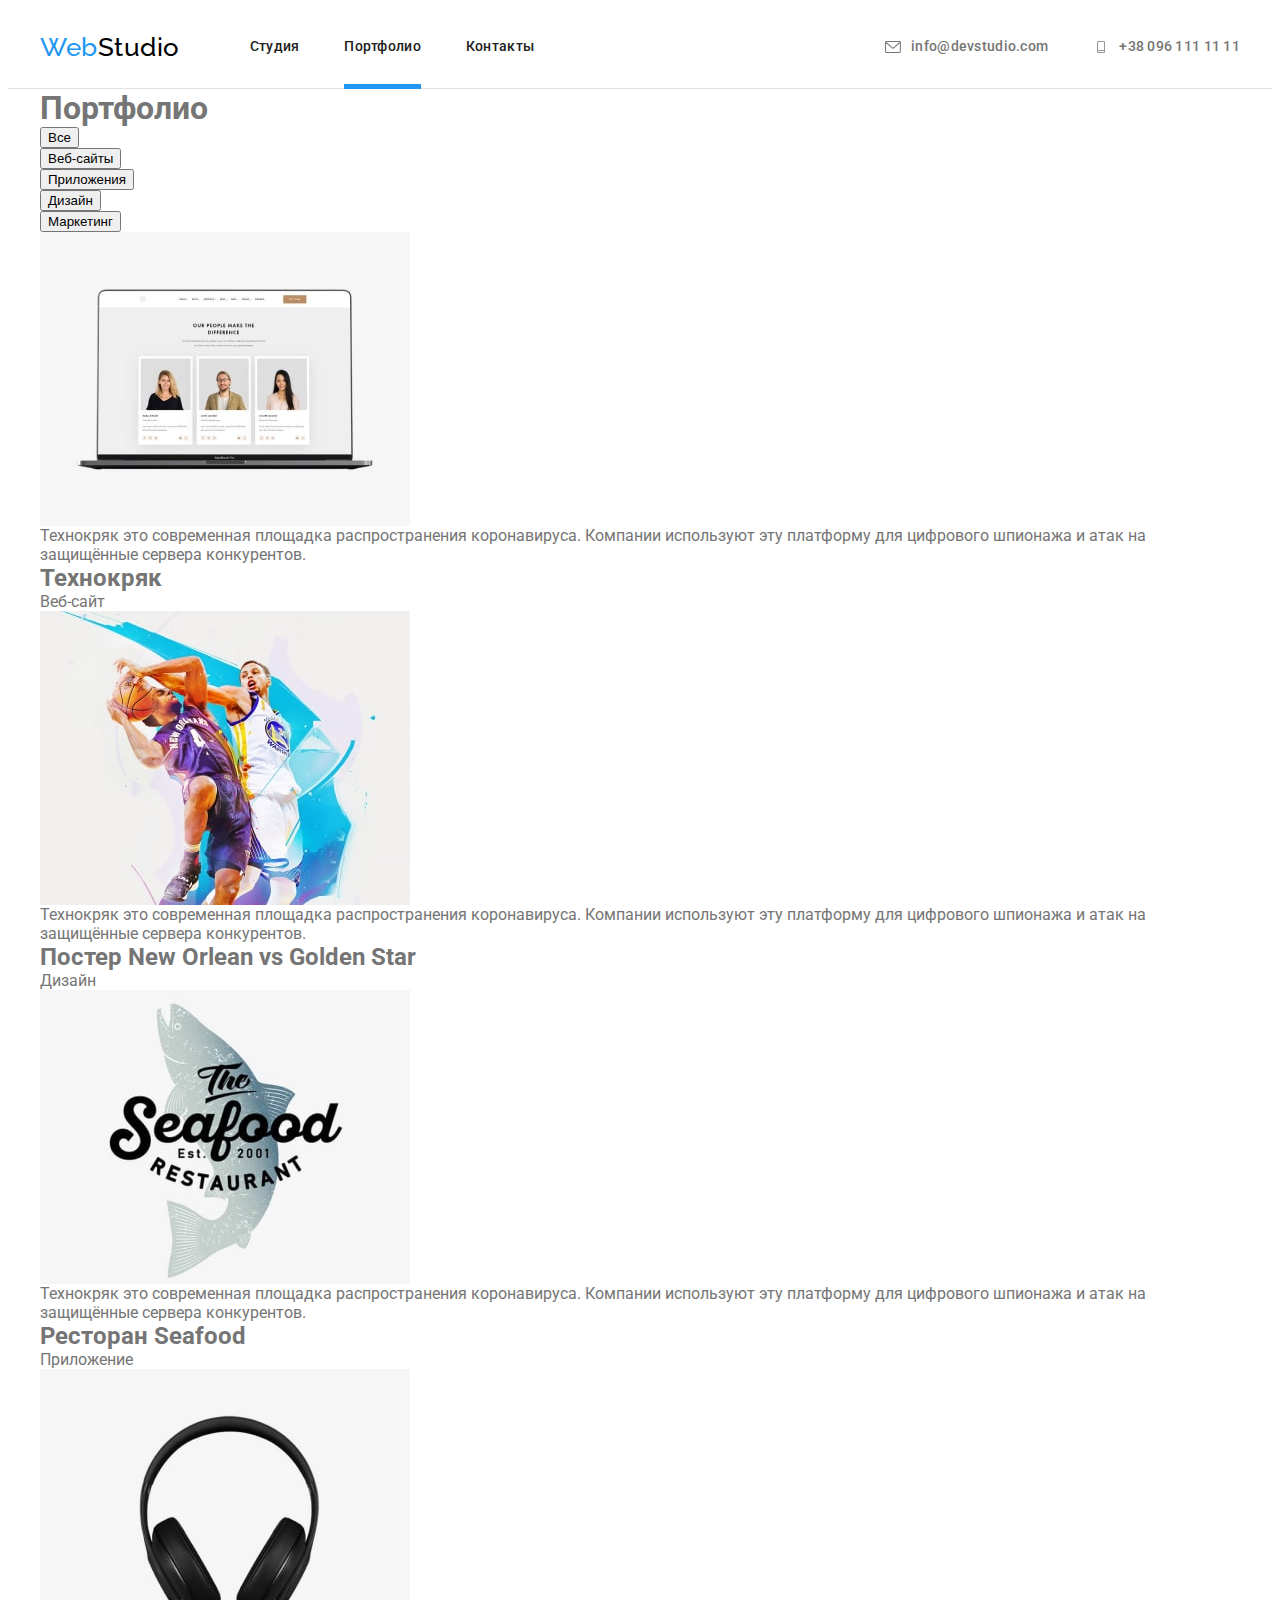
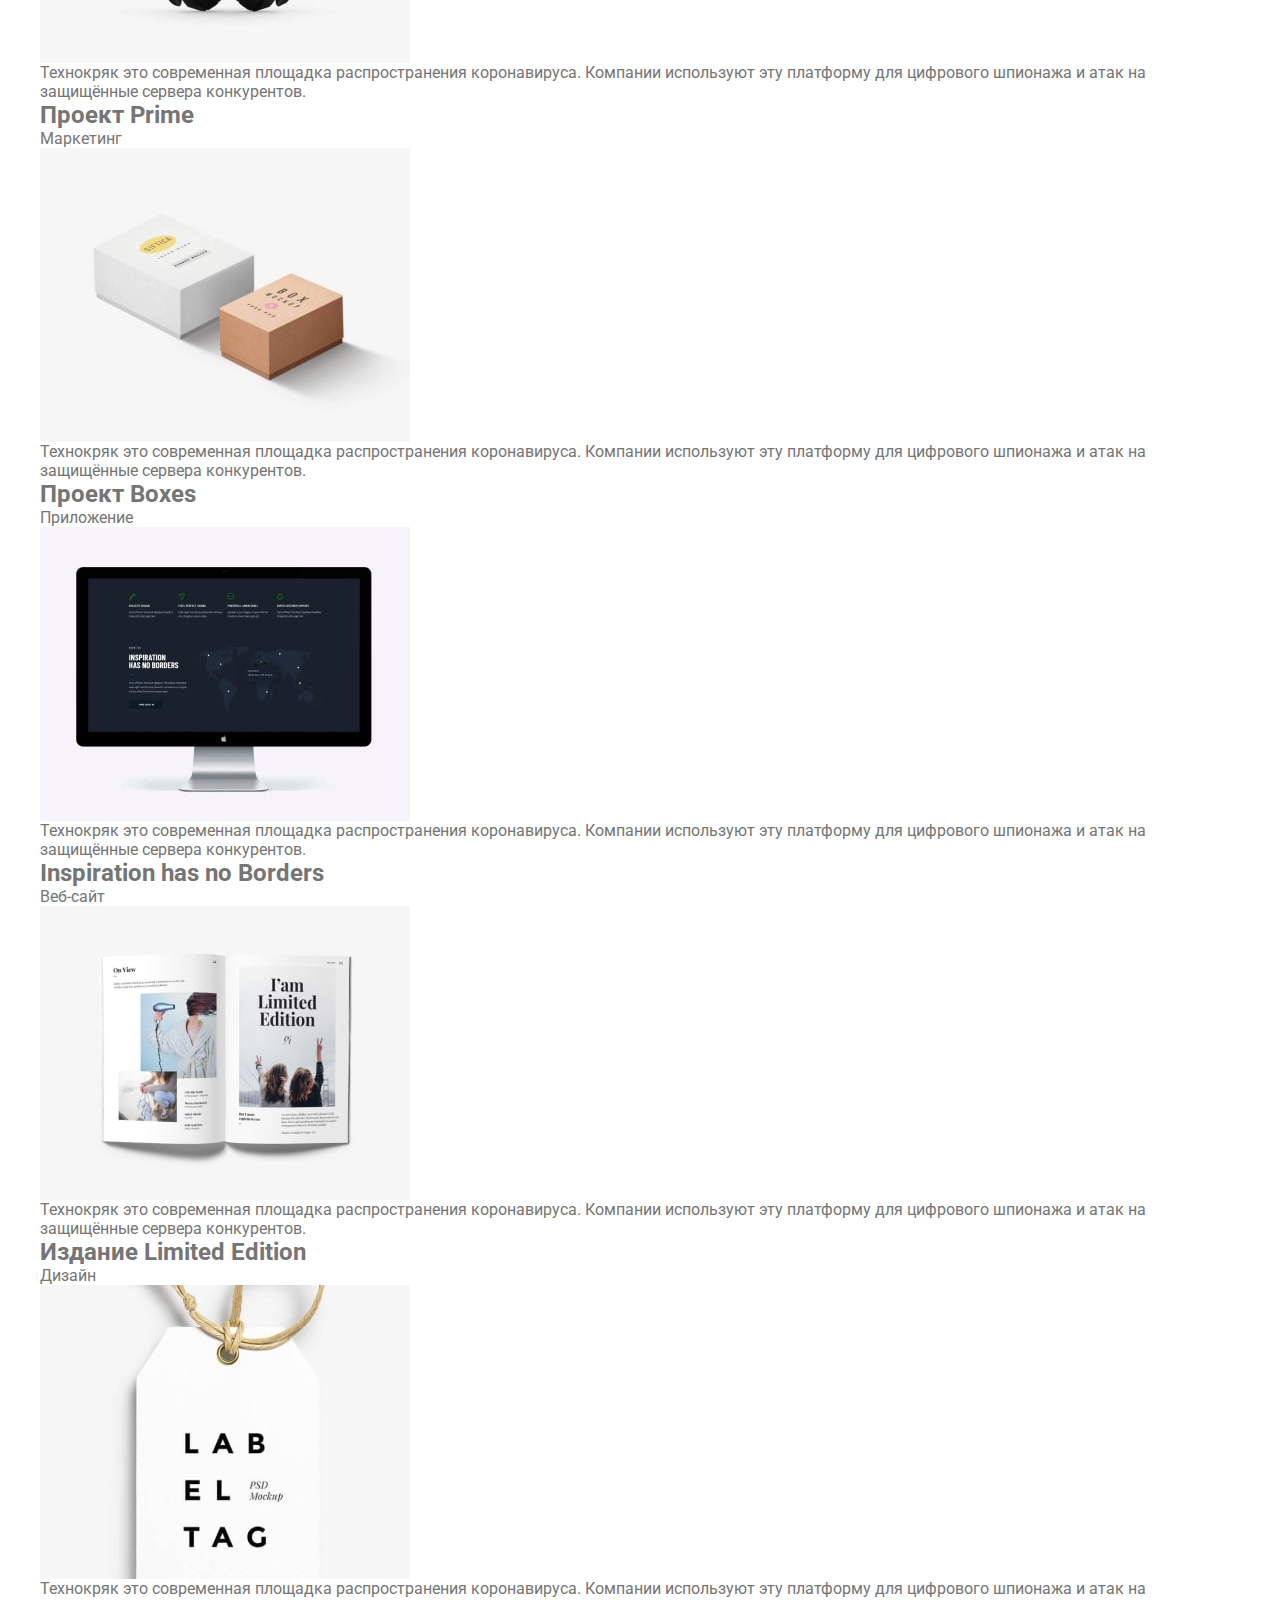
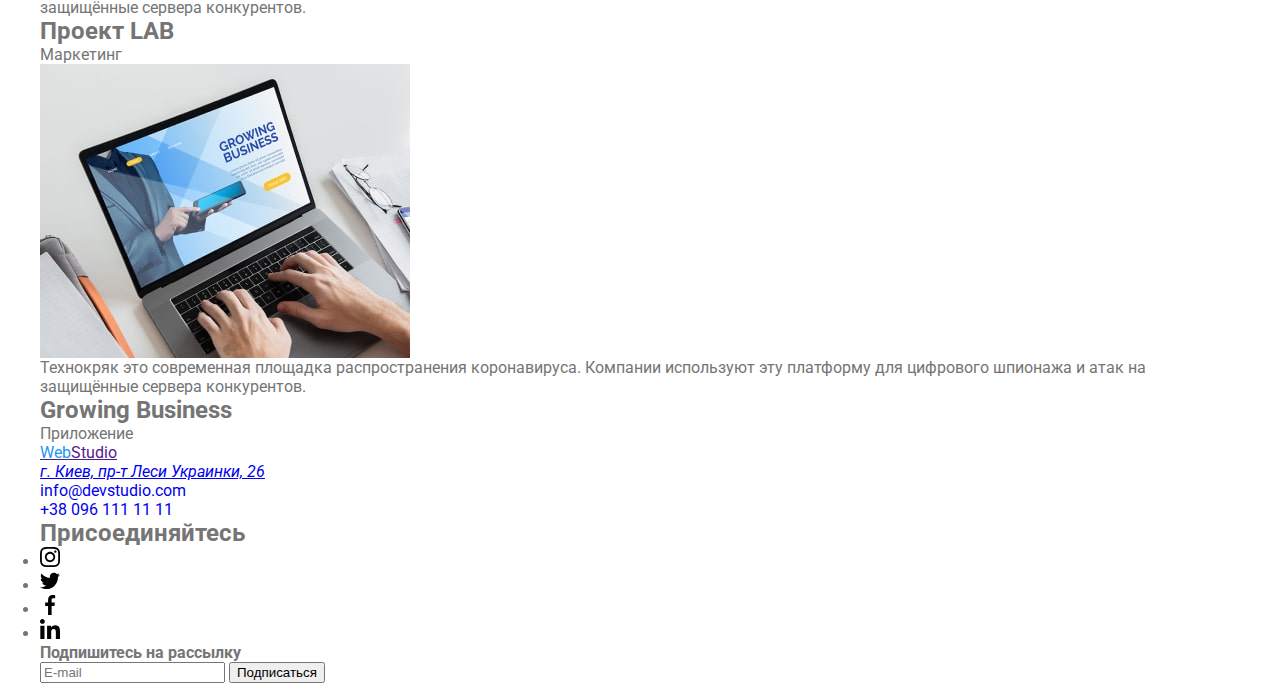
==== portfolio.html @ 487b6fe3 "commit" ====
<!DOCTYPE html>
<html lang="ru">
<head>
    <meta charset="UTF-8">
    <meta http-equiv="X-UA-Compatible" content="IE=edge">
    <meta name="viewport" content="width=device-width, initial-scale=1.0">
    <title>Document</title>
    <link rel="stylesheet" href="https://cdnjs.cloudflare.com/ajax/libs/modern-normalize/1.1.0/modern-normalize.min.css" integrity="sha512-wpPYUAdjBVSE4KJnH1VR1HeZfpl1ub8YT/NKx4PuQ5NmX2tKuGu6U/JRp5y+Y8XG2tV+wKQpNHVUX03MfMFn9Q==" crossorigin="anonymous" referrerpolicy="no-referrer" />
    <link rel="preconnect" href="https://fonts.googleapis.com">
<link rel="preconnect" href="https://fonts.gstatic.com" crossorigin>
<link href="https://fonts.googleapis.com/css2?family=Raleway:wght@700&family=Roboto:wght@400;500;700;900&display=swap" rel="stylesheet">
    <link rel="stylesheet" href="./css/main.css">
</head>
<body>
    <!--Шапка-->
    <header class="header">
        <div class="container headernav">
            <div class="site-navitems">
             <a href="" class="logo site-nav link"> <span class="span-logo">Web</span>Studio</a>
            </div>
           
             <nav class="navigation site-nav">
                <ul class="site-nav list">
                     <li class="site-navitems link underline"> <a href="./index.html" class="linkheader link">Студия</a></li>
                     <li class="site-navitems link underline" >  <a href= "./portfolio.html" class="current-page linkheader link">Портфолио</a></li>
                     <li class="site-navitems link underline"> <a href="" class="linkheader  link">Контакты</a></li>
                </ul>
             </nav>    
               <div class="contact site-nav">
                   <ul class="contact-nav list">
                       <li class="site-navitems tel"> 
                        
                           <a  href="mailto:info@devstudio.com" class="linkheader link">
                             <svg class="mail-icon" width="16" height="12"> 
                                 <use href="./images/sprite.svg#envelope"></use>
                             </svg>
                               info@devstudio.com</a></li>
                       <li class="site-navitems tel">
                         
                            <a href="tel:+38096111111" class="linkheader link">
                             <svg class="phone-icon" width="16" height="12"> 
                                 <use href="./images/sprite.svg#Vectorphone "></use>
                             </svg>
                                +38 096 111 11 11</a></li>
                   </ul>
                </div>
        </div>
       
     </header>
    <!--Портфолио-->
    <main>
        <section class="portfolio-section">
           <div class="container">
            <h1 class="visually-hidden">Портфолио</h1>
            <ul class="button-list list">
                <li class="btnli">
                    <button type="button" class="btnlist">Все</button>
                </li>
                <li class="btnli">
                    <button type="button" class="btnlist">Веб-сайты</button>
                </li>
                <li class="btnli" >
                    <button type="button" class="btnlist" >Приложения</button>
                </li>
                <li class="btnli" >
                    <button type="button" class="btnlist">Дизайн</button>
                </li>
                <li class="btnli" >
                    <button type="button" class="btnlist">Маркетинг</button>
                </li>
            </ul>
           </div>
          <div class="container">
            <ul class="portfolio-list list">
                <li class="card portfolioli">
                    <div class="portcard">
                        <a href="" class="porfoliolink"></a>
                        <img class="pictureport"src="./portfolimg/imgmin1.jpg" alt="портфолио" width="370" height="294">
                        <div class="text-information">
                            <p>Технокряк это современная площадка распространения коронавируса.
                                 Компании используют эту платформу для цифрового шпионажа и атак
                                  на защищённые сервера конкурентов.</p>
                        </div>
                    </div>
                     
                    <div class="cardli">
                        <h2  class="section-title">Технокряк</h2>
                        <p class="page-name cards">Веб-сайт</p>
                    </div>
                    
                </li>
                <li class="card portfolioli">
                    <div class="portcard">
                        <a href="" class="porfoliolink"></a>
                        <img class="pictureport"src="./portfolimg/imgmin2.jpg" alt="баскетболисты" width="370" height="294"  >
                        <div class="text-information">
                            <p>Технокряк это современная площадка распространения коронавируса.
                                 Компании используют эту платформу для цифрового шпионажа и атак
                                  на защищённые сервера конкурентов.</p>
                        </div>
                    </div>
                  
                    <div class="cardli">
                        <h2 class="section-title" >Постер New Orlean vs Golden Star</h2>
                        <p class="page-name cards">Дизайн</p>
                    </div>
                   
                </li>
                <li class="card portfolioli" >
                    <div class="portcard" >
                        <a href="" class="porfoliolink"></a>
                        <img class="pictureport"src="./portfolimg/imgmin3.jpg" alt="морская еда" width="370" height="294">
                        <div class="text-information">
                            <p>Технокряк это современная площадка распространения коронавируса.
                                 Компании используют эту платформу для цифрового шпионажа и атак
                                  на защищённые сервера конкурентов.</p>
                        </div>
                    </div>
                   
                    <div class="cardli">
                        <h2  class="section-title">Ресторан Seafood</h2>
                        <p class="page-name cards" >Приложение</p>
                    </div>
                   
                </li>
                <li class="card portfolioli">
                    <div class="portcard" >
                        <a href="" class="porfoliolink"></a>
                        <img class="pictureport" src="./portfolimg/imgmin4.jpg" alt="наушники" width="370" height="294">
                        <div class="text-information">
                            <p>Технокряк это современная площадка распространения коронавируса.
                                 Компании используют эту платформу для цифрового шпионажа и атак
                                  на защищённые сервера конкурентов.</p>
                        </div>
                    </div>
                   
                    <div class="cardli">
                        <h2 class="section-title" >Проект Prime</h2>
                        <p class="page-name cards " >Маркетинг</p>
                    </div>
                    
                </li>
                <li class="card portfolioli" >
                    <div class="portcard" >
                        <a href="" class="porfoliolink"></a>
                        <img class="pictureport" src="./portfolimg/imgmin5.jpg" alt="коробки" width="370" height="294">
                        <div class="text-information">
                            <p>Технокряк это современная площадка распространения коронавируса.
                                 Компании используют эту платформу для цифрового шпионажа и атак
                                  на защищённые сервера конкурентов.</p>
                        </div>
                    </div>
                    
                    <div class="cardli" >
                        <h2 class="section-title" >Проект Boxes</h2>
                        <p class="page-name cards ">Приложение</p>
                    </div>
                    
                </li>
                <li class="card portfolioli" >
                    <div class="portcard" >
                        <a href="" class="porfoliolink"></a>
                        <img class="pictureport" src="./portfolimg/imgmin6.jpg" alt="компютер" width="370" height="294">
                        <div class="text-information">
                            <p>Технокряк это современная площадка распространения коронавируса.
                                 Компании используют эту платформу для цифрового шпионажа и атак
                                  на защищённые сервера конкурентов.</p>
                        </div>
                    </div>
                   
                    <div class="cardli">
                        <h2 class="section-title">Inspiration has no Borders</h2>
                        <p class="page-name cards" >Веб-сайт</p>
                    </div>
                    
                </li>
                <li class="card portfolioli" >
                    <div class="portcard" >
                        <a href="" class="porfoliolink"></a>  
                        <img class="pictureport" src="./portfolimg/imgmin7.jpg" alt="книга" width="370" height="294">
                        <div class="text-information">
                            <p>Технокряк это современная площадка распространения коронавируса.
                                 Компании используют эту платформу для цифрового шпионажа и атак
                                  на защищённые сервера конкурентов.</p>
                        </div>
                    </div>
                    
                    <div class="cardli">
                        <h2 class="section-title" >Издание Limited Edition</h2>
                        <p class="page-name cards">Дизайн</p>
                    </div>
                    
                </li>
                <li class="card portfolioli" >
                    <div class="portcard" >
                        <a href="" class="porfoliolink"></a>
                        <img class="pictureport" src="./portfolimg/imgmin8.jpg" alt="лейбел" width="370" height="294">
                        <div class="text-information">
                            <p>Технокряк это современная площадка распространения коронавируса.
                                 Компании используют эту платформу для цифрового шпионажа и атак
                                  на защищённые сервера конкурентов.</p>
                        </div>
                    </div>
                    
                    <div class="cardli" >
                        <h2 class="section-title" >Проект LAB</h2>
                        <p class="page-name cards" >Маркетинг</p>
                    </div>
                   
                </li>
                <li class="card portfolioli">
                    <div class="portcard">
                        <a href="" class="porfoliolink"></a>
                        <img class="pictureport" src="./portfolimg/imgmin9.jpg" alt="печатает на компе" width="370" height="294">
                        <div class="text-information">
                            <p>Технокряк это современная площадка распространения коронавируса.
                                 Компании используют эту платформу для цифрового шпионажа и атак
                                  на защищённые сервера конкурентов.</p>
                        </div>
                    </div>
                    
                    <div class="cardli" >
                        <h2 class="section-title" >Growing Business</h2>
                        <p class="page-name cards " >Приложение</p>
                    </div>
                  
                </li>
            </ul>  

          </div>
           
        </section>
    </main>
    <!-- Подвал-->
    <footer class=" footer">
        <div class="container">
            <div class="footerlistlogo">
                <div class="logolistfooter">
                  <a href=""class="logo"> <span class="span-logo">Web</span>Studio</a>
                  <address class=" adress footer-list">
                     <a href="https://goo.gl/maps/pzxFoQpz3jLBa3jg6" target="_blank" rel="noopener norefferrer" class="address">г. Киев, пр-т Леси Украинки, 26</a>
                    </address>
                   <div class="footer-list">
                  <ul class="contact-navfooter list" >
                    <li> <a href="mailto:info@devstudio.com"class="tellfooter link">info@devstudio.com</a></li>
                    <li > <a href="tel:+38096111111"class=" tellfooter link">+38 096 111 11 11</a></li>
                     </ul> 
             </div>
                </div>       
                <div class="iconfooter">
                  <h2 class="title-footer">Присоединяйтесь</h2>
                  <ul class="icon-contacts">
                      <li class="icon-teamfooter"width="206" height="44">
                          <a href="" class="icon-teamfooter-link">
                          <svg class="iconteam" width="20" height="20">
                           <use href="./images/sprite.svg#instagram"></use>
                          </svg></a>
                       </li>
                      <li class="icon-teamfooter" width="206" height="44">
                          <a href="" class="icon-teamfooter-link">
                          <svg class="iconteam" width="20" height="20">
                           <use href="./images/sprite.svg#twitter"></use>
                          </svg></a>
                      </li>
      
                      <li class="icon-teamfooter"width="206" height="44">
                           <a href="" class="icon-teamfooter-link">
                          <svg class="iconteam" width="20" height="20">
                           <use href="./images/sprite.svg#facebook"></use>
                          </svg></a>
                   </li> 
      
                   <li class="icon-teamfooter"width="206" height="44">
                       <a href="" class="icon-teamfooter-link">
                       <svg class="iconteam" width="20" height="20">
                           <use href="./images/sprite.svg#linkedin"></use>
                       </svg></a>
                   </li>
                   </ul>
             </div>
             <!--Форма подписки-->
          <div class="subscribe ">
              <b>Подпишитесь на рассылку</b>
              <div class="subscribe-input">
                  <input type="email" name="email" placeholder="E-mail" class="sub-field">
                   <button class="subscribe-btn">Подписаться</button>
              </div>
          </div>  
  
  
          </div>
    </footer>
    
</body>
---- css/main.css ----
@charset "UTF-8";
:root {
  --title-white-color:#FFFFFF;
  --title-black-color:#212121;
  --link-blue-color: #2196F3;
  --logo-black-color:#000000;
  --text-gray-color:#757575;
}

body {
  background-color: var(--title-white-color);
  color: var(--text-gray-color);
  font-family: Roboto, sans-serif;
}

h1, h2, h3, p {
  margin: 0;
  padding: 0;
}

ul {
  margin: 0;
  padding: 0;
}

img {
  display: block;
}

.container {
  width: 1200px;
  padding-left: 15px;
  padding-right: 15px;
  margin-left: auto;
  margin-right: auto;
}

.header {
  padding-top: 24px;
  padding-bottom: 25px;
  border-bottom: 1px solid #e7e1e1;
}

.headernav {
  display: flex;
  align-items: center;
}

.header .logo {
  color: var(--logo-black-color);
  font-family: Raleway;
  font-size: 26px;
  line-height: 1.19;
  text-decoration: none;
}

.span-logo {
  color: var(--link-blue-color);
}

.logo:hover {
  color: var(--link-blue-color);
  transition: color 250ms cubic-bezier(0.4, 0, 0.2, 1);
}

.header .span-logo:hover {
  color: var(--logo-black-color);
  transition: color 250ms cubic-bezier(0.4, 0, 0.2, 1);
}

.logo {
  display: inline-block;
}

.list {
  list-style: none;
}

.link {
  text-decoration: none;
}

.current-page {
  text-decoration: none;
  position: relative;
  color: var(--link-blue-color);
}

.current-page::after {
  display: inline-block;
  position: absolute;
  top: 45px;
  left: 0;
  /*изменить на right:0;, чтобы изменить направление подчёркивания */
  width: 100%;
  /*задаём длинну линии до наведения курсора*/
  height: 5px;
  /*задаём ширину линии*/
  background-color: var(--link-blue-color);
  /*задаём цвет линии*/
  content: "";
}

.site-nav {
  display: flex;
  font-weight: 500;
  font-size: 14px;
  line-height: 1.14;
  letter-spacing: 0.02em;
  text-decoration: none;
}

.navigation {
  margin-left: 70px;
}

.site-nav .link {
  color: var(--title-black-color);
  display: flex;
  transition: color 250ms cubic-bezier(0.4, 0, 0.2, 1);
}

.site-nav :not(:last-child) {
  margin-right: 45px;
}

.contact-nav,
.site-nav {
  display: flex;
}

.contact {
  margin-left: auto;
}

.contact-nav .link {
  color: #757575;
  font-style: 400;
  font-weight: 500;
  font-size: 14px;
  line-height: 1.14;
  transition: color 250ms cubic-bezier(0.4, 0, 0.2, 1);
}

.site-nav .link:hover,
.site-nav .link:focus {
  color: var(--link-blue-color);
}

.contact-nav .link:hover,
.contact-nav .link:focus {
  color: var(--link-blue-color);
}

.mail-icon, .phone-icon {
  display: flex;
}

.mail-icon,
.phone-icon {
  display: flex;
  fill: currentColor;
  margin-right: 10px;
}

.link, .mail-icon, .phone-icon {
  display: flex;
  align-items: center;
}
/*# sourceMappingURL=main.css.map */
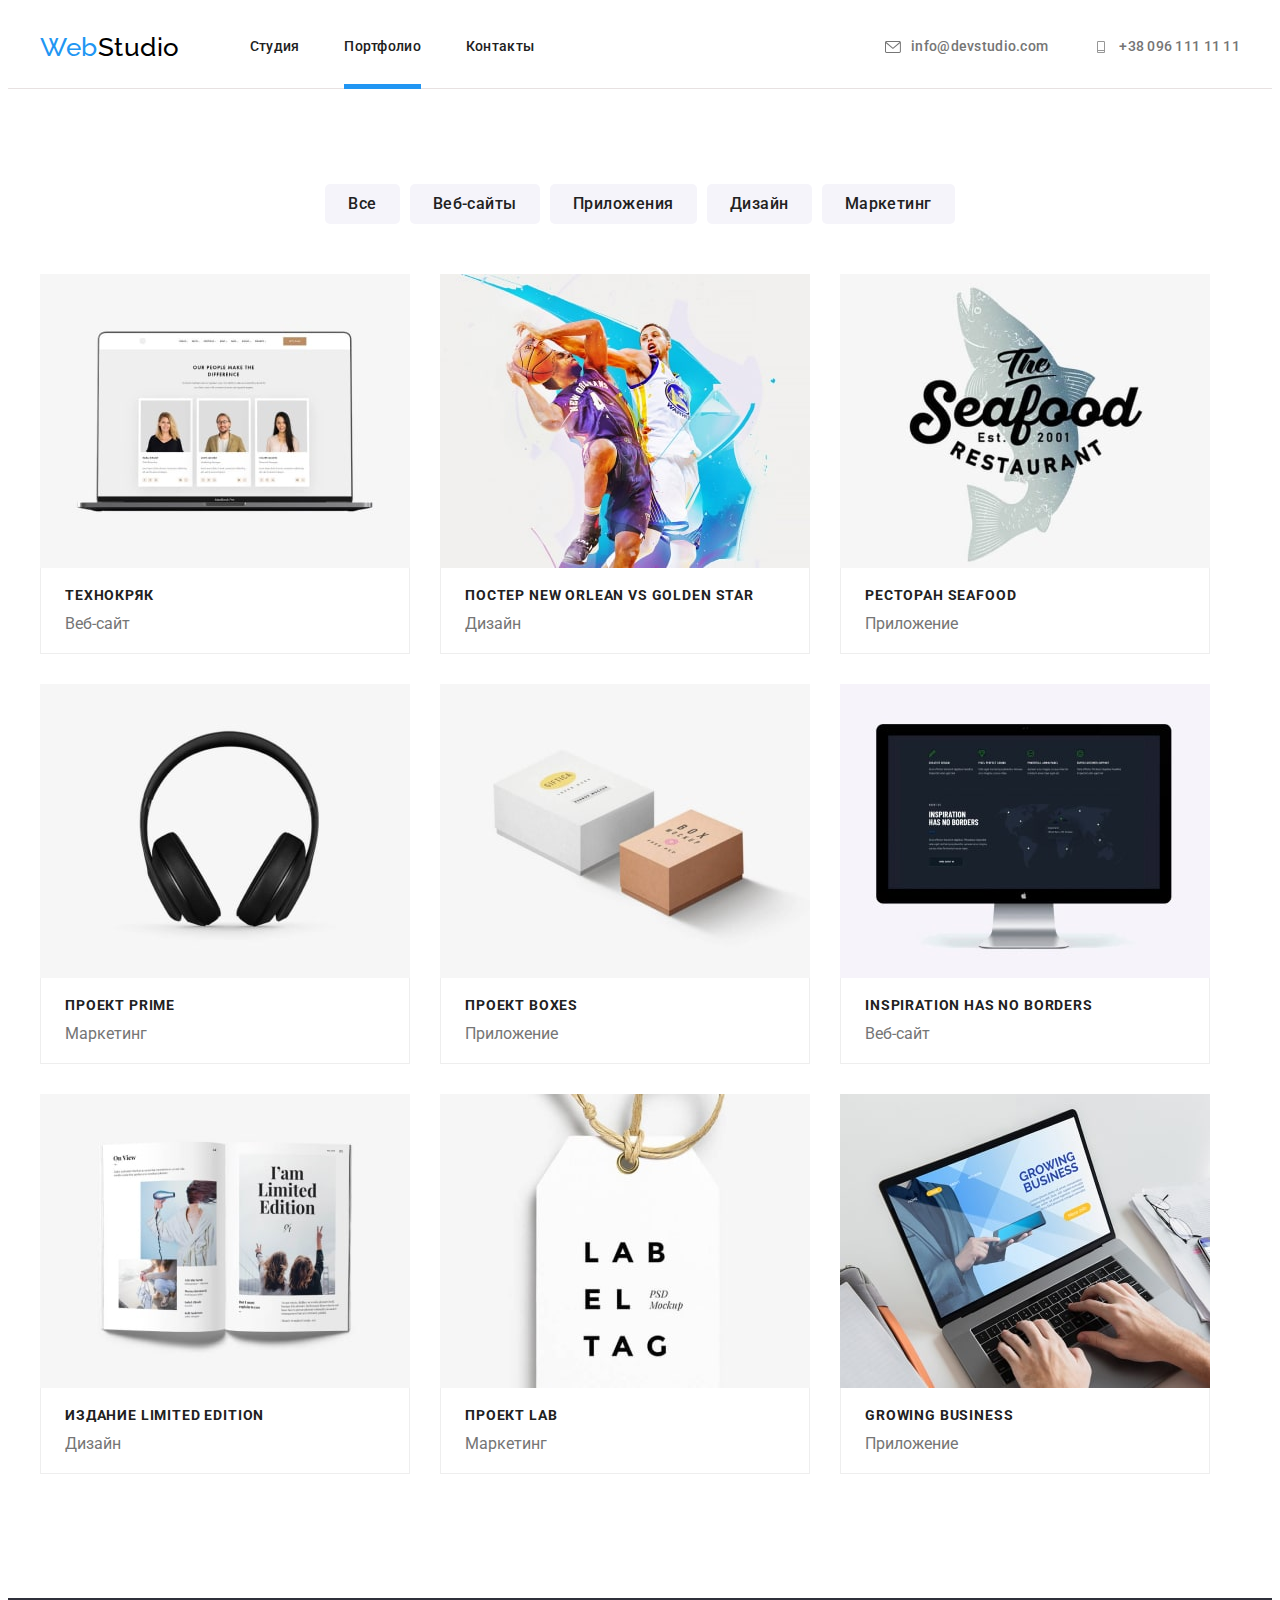
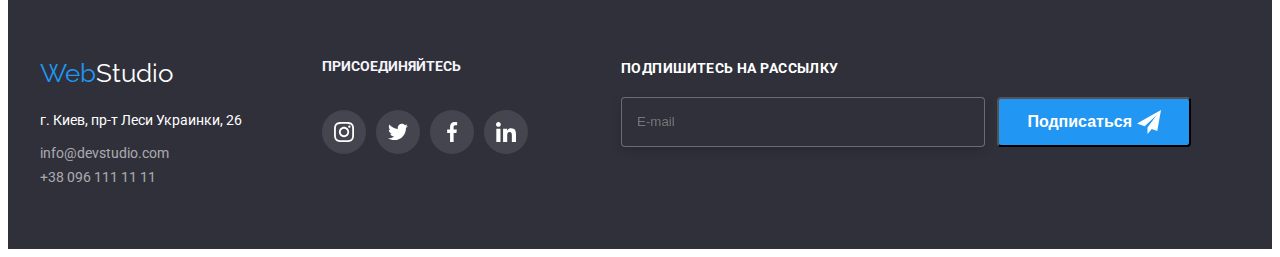
==== commit f480c94c: "commit" ====
--- a/portfolio.html
+++ b/portfolio.html
@@ -234,45 +234,45 @@
     <!-- Подвал-->
     <footer class=" footer">
         <div class="container">
-            <div class="footerlistlogo">
-                <div class="logolistfooter">
-                  <a href=""class="logo"> <span class="span-logo">Web</span>Studio</a>
-                  <address class=" adress footer-list">
-                     <a href="https://goo.gl/maps/pzxFoQpz3jLBa3jg6" target="_blank" rel="noopener norefferrer" class="address">г. Киев, пр-т Леси Украинки, 26</a>
+            <div class="footer__listlogo">
+                <div class="footer__logolistfooter">
+                  <a href=""class="footer__logo"> <span class="footer__span-logo">Web</span>Studio</a>
+                  <address class=" footer__adress footer-list">
+                     <a href="https://goo.gl/maps/pzxFoQpz3jLBa3jg6" target="blank" rel="noopener norefferrer" class="footer__address">г. Киев, пр-т Леси Украинки, 26</a>
                     </address>
                    <div class="footer-list">
-                  <ul class="contact-navfooter list" >
-                    <li> <a href="mailto:info@devstudio.com"class="tellfooter link">info@devstudio.com</a></li>
-                    <li > <a href="tel:+38096111111"class=" tellfooter link">+38 096 111 11 11</a></li>
+                  <ul class="contact__navfooter list" >
+                    <li> <a href="mailto:info@devstudio.com"class="contact__tellfooter link">info@devstudio.com</a></li>
+                    <li > <a href="tel:+38096111111"class=" contact__tellfooter link">+38 096 111 11 11</a></li>
                      </ul> 
              </div>
                 </div>       
-                <div class="iconfooter">
-                  <h2 class="title-footer">Присоединяйтесь</h2>
-                  <ul class="icon-contacts">
-                      <li class="icon-teamfooter"width="206" height="44">
-                          <a href="" class="icon-teamfooter-link">
-                          <svg class="iconteam" width="20" height="20">
+                <div class="footer-links__iconfooter">
+                  <h2 class="footer-links__title-footer">Присоединяйтесь</h2>
+                  <ul class="footer-links__icon-contacts">
+                      <li class="footer-links__icon-teamfooter"width="206" height="44">
+                          <a href="" class="footer-links__icon-teamfooter-link">
+                          <svg class="footer-links__iconteam" width="20" height="20">
                            <use href="./images/sprite.svg#instagram"></use>
                           </svg></a>
                        </li>
-                      <li class="icon-teamfooter" width="206" height="44">
-                          <a href="" class="icon-teamfooter-link">
-                          <svg class="iconteam" width="20" height="20">
+                      <li class="footer-links__icon-teamfooter" width="206" height="44">
+                          <a href="" class="footer-links__icon-teamfooter-link">
+                          <svg class="footer-links__iconteam" width="20" height="20">
                            <use href="./images/sprite.svg#twitter"></use>
                           </svg></a>
                       </li>
       
-                      <li class="icon-teamfooter"width="206" height="44">
-                           <a href="" class="icon-teamfooter-link">
-                          <svg class="iconteam" width="20" height="20">
+                      <li class="footer-links__icon-teamfooter"width="206" height="44">
+                           <a href="" class="footer-links__icon-teamfooter-link">
+                          <svg class="footer-links__iconteam" width="20" height="20">
                            <use href="./images/sprite.svg#facebook"></use>
                           </svg></a>
                    </li> 
       
-                   <li class="icon-teamfooter"width="206" height="44">
-                       <a href="" class="icon-teamfooter-link">
-                       <svg class="iconteam" width="20" height="20">
+                   <li class="footer-links__icon-teamfooter"width="206" height="44">
+                       <a href="" class="footer-links__icon-teamfooter-link">
+                       <svg class="footer-links__iconteam" width="20" height="20">
                            <use href="./images/sprite.svg#linkedin"></use>
                        </svg></a>
                    </li>
@@ -289,6 +289,7 @@
   
   
           </div>
+  
     </footer>
     
 </body>
--- a/css/main.css
+++ b/css/main.css
@@ -13,18 +13,77 @@
   font-family: Roboto, sans-serif;
 }
 
-h1, h2, h3, p {
+body h1, body h2, body h3, body p {
   margin: 0;
   padding: 0;
 }
 
-ul {
+body ul {
   margin: 0;
   padding: 0;
 }
 
-img {
+body img {
   display: block;
+}
+
+.visually-hidden {
+  width: 1px;
+  height: 1px;
+  overflow: hidden;
+  padding: 0;
+}
+
+.header .logo {
+  color: var(--logo-black-color);
+  font-family: Raleway;
+  font-size: 26px;
+  line-height: 1.19;
+  text-decoration: none;
+}
+
+.header .span-logo {
+  color: var(--link-blue-color);
+}
+
+.header .span-logo:hover {
+  color: var(--logo-black-color);
+  transition: color 250ms cubic-bezier(0.4, 0, 0.2, 1);
+}
+
+.logo {
+  display: inline-block;
+}
+
+.logo:hover {
+  color: var(--link-blue-color);
+  transition: color 250ms cubic-bezier(0.4, 0, 0.2, 1);
+}
+
+.footer__listlogo {
+  display: flex;
+}
+
+.footer .footer__logo {
+  color: var(--title-white-color);
+  font-family: Raleway;
+  font-size: 26px;
+  line-height: 1.19;
+  text-decoration: none;
+  display: inline-block;
+}
+
+.footer .footer__logo:hover {
+  color: var(--link-blue-color);
+}
+
+.footer .footer__span-logo {
+  color: var(--link-blue-color);
+  transition: color 250ms cubic-bezier(0.4, 0, 0.2, 1);
+}
+
+.footer .footer__span-logo:hover {
+  color: var(--title-white-color);
 }
 
 .container {
@@ -44,32 +103,6 @@
 .headernav {
   display: flex;
   align-items: center;
-}
-
-.header .logo {
-  color: var(--logo-black-color);
-  font-family: Raleway;
-  font-size: 26px;
-  line-height: 1.19;
-  text-decoration: none;
-}
-
-.span-logo {
-  color: var(--link-blue-color);
-}
-
-.logo:hover {
-  color: var(--link-blue-color);
-  transition: color 250ms cubic-bezier(0.4, 0, 0.2, 1);
-}
-
-.header .span-logo:hover {
-  color: var(--logo-black-color);
-  transition: color 250ms cubic-bezier(0.4, 0, 0.2, 1);
-}
-
-.logo {
-  display: inline-block;
 }
 
 .list {
@@ -167,4 +200,736 @@
   display: flex;
   align-items: center;
 }
+
+.section {
+  background-color: #2f303a;
+  margin-top: 0;
+  margin-bottom: 0;
+  text-align: center;
+  padding-top: 200px;
+  padding-bottom: 200px;
+  max-width: 1600px;
+  margin-right: auto;
+  margin-left: auto;
+  background: linear-gradient(to right, rgba(0, 0, 0, 0.3), rgba(0, 0, 0, 0.3)), url("../images/imghero.jpg");
+  background-position: center;
+  background-repeat: no-repeat;
+  background-size: cover;
+}
+
+.section .main__title {
+  color: var(--title-white-color);
+  font-weight: 900;
+  font-size: 44px;
+  line-height: 1.36;
+  letter-spacing: 0.06em;
+  text-transform: uppercase;
+  margin-top: 0;
+}
+
+.section .main__button {
+  color: var(--title-white-color);
+  background-color: var(--link-blue-color);
+  font-weight: 700;
+  font-size: 16px;
+  margin-top: 30px;
+  line-height: 1.87;
+  letter-spacing: 0.06em;
+  border-radius: 5px;
+  padding: 10px 32px;
+}
+
+.modal__backdrop {
+  position: fixed;
+  z-index: 2;
+  top: 0;
+  left: 0;
+  height: 100%;
+  width: 100%;
+  background-color: rgba(0, 0, 0, 0.4);
+  transform-origin: top;
+  transform: translatey(0);
+  transition: opacity 250ms cubic-bezier(0.4, 0, 0.2, 1), transform 250ms cubic-bezier(0.4, 0, 0.2, 1);
+}
+
+.modal__backdrop.is-hidden {
+  opacity: 1;
+  transform: scaley(0);
+  transform: translateY(-100%);
+  pointer-events: none;
+}
+
+.modal {
+  position: absolute;
+  top: 50%;
+  left: 50%;
+  transform: translate(-50%, -50%);
+  z-index: 3;
+  width: 528px;
+  height: 581px;
+  box-sizing: border-box;
+  background: #FFFFFF;
+  box-shadow: 0px 1px 3px rgba(0, 0, 0, 0.12), 0px 1px 3px rgba(0, 0, 0, 0.14), 0px 1px 3px rgba(0, 0, 0, 0.2);
+  border-radius: 4px;
+  padding-top: 50px;
+  padding: 40px;
+  text-align: center;
+  transition: transform 250ms cubic-bezier(0.4, 0, 0.2, 1);
+}
+
+.modal .modal__description-icon {
+  fill: #000000;
+  display: flex;
+  justify-content: center;
+  text-align: center;
+}
+
+.modal .modal__btn-modal-close {
+  position: absolute;
+  top: 8px;
+  right: 8px;
+  display: flex;
+  padding: 0;
+  margin: 0;
+  cursor: pointer;
+  background-color: #FFFFFF;
+  border: 1px solid rgba(0, 0, 0, 0.1);
+  border-radius: 50%;
+  align-items: center;
+  justify-content: center;
+  box-sizing: border-box;
+  width: 30px;
+  height: 30px;
+}
+
+.modal .modal__btn-modal-close:hover .modal__description-icon {
+  fill: #2196F3;
+}
+
+/*Форма*/
+.form {
+  display: flex;
+  flex-direction: column;
+}
+
+.form b {
+  font-weight: 700;
+  font-size: 20px;
+  line-height: 1.15;
+  text-align: center;
+  letter-spacing: 0.03em;
+  color: #212121;
+  margin-bottom: 12px;
+}
+
+.form .form__info {
+  list-style: none;
+}
+
+.form .form__contact {
+  position: relative;
+  display: flex;
+  flex-direction: column;
+  margin-bottom: 10px;
+}
+
+.form .form__label-form {
+  margin-right: 463px;
+  text-align: start;
+  font-weight: 400;
+  font-size: 12px;
+  line-height: 14.06px;
+  color: #757575;
+}
+
+.form__input-form {
+  height: 40px;
+  padding-left: 42px;
+  box-sizing: border-box;
+  border: 1px solid rgba(33, 33, 33, 0.2);
+  border-radius: 4px;
+  transition: border-color 1px solid rgba(33, 33, 33, 0.2);
+}
+
+.form__input-form:focus, .form__input-form:active {
+  border-color: var(--link-blue-color);
+}
+
+.form__icon-form {
+  position: absolute;
+  top: 30%;
+  left: 15px;
+  transform: translateY(50%);
+  transition: fill 250ms cubic-bezier(0.4, 0, 0.2, 1);
+}
+
+.form__input-form:focus + .form__icon-form,
+.form__input-form:active + .form__icon-form {
+  fill: var(--link-blue-color);
+}
+
+.form__textarea {
+  resize: none;
+  font-size: 14px;
+  line-height: 16px;
+  letter-spacing: 0.01em;
+  color: rgba(117, 117, 117, 0.5);
+  height: 120px;
+  margin-bottom: 20px;
+  padding: 12px;
+  border: 1px solid rgba(33, 33, 33, 0.2);
+  box-sizing: border-box;
+  border-radius: 4px;
+  transition: border-color 1px solid rgba(33, 33, 33, 0.2);
+}
+
+.form__textarea:focus {
+  color: var(--title-black-color);
+}
+
+.checkbox__inform {
+  display: flex;
+  align-items: center;
+  position: relative;
+  margin-bottom: 30px;
+  padding-left: 23px;
+}
+
+.checkbox__inform a {
+  color: var(--link-blue-color);
+  font-size: 14px;
+  align-items: center;
+}
+
+.checkbox__input {
+  position: absolute;
+  -moz-apperance: none;
+  -webkit-appearance: none;
+  appearance: none;
+}
+
+.checkbox__input .checkbox__label {
+  display: flex;
+  flex-direction: row;
+  justify-content: start;
+  align-items: center;
+  font-size: 14px;
+  line-height: 24px;
+  letter-spacing: 0.03em;
+}
+
+.checkbox__input::before {
+  content: ' ';
+  display: block;
+  width: 16px;
+  height: 16px;
+  border: 1px solid var(--logo-black-color);
+  border-radius: 2px;
+  margin-right: 5px;
+}
+
+.checkbox__input + .checkbox__label::before {
+  background: var(--link-blue-color);
+  background-image: url(../images/ckeckbox.svg);
+  background-repeat: no-repeat;
+  background-size: cover;
+  background-position: center;
+  border: 2px solid var(--link-blue-color);
+}
+
+.checkbox__form-btn {
+  width: 200px;
+  height: 50px;
+  margin-left: auto;
+  margin-right: auto;
+  padding: 0;
+  cursor: pointer;
+  font-weight: bold;
+  font-size: 16px;
+  text-align: center;
+  line-height: 1.86;
+  letter-spacing: 0.06em;
+  color: var(--title-white-color);
+  background-color: var(--link-blue-color);
+  border-radius: 4px;
+  border: none;
+  box-shadow: 0px 4px 4px rgba(0, 0, 0, 0.15);
+}
+
+.title__second {
+  display: flex;
+}
+
+.servies__icon-image {
+  width: 270px;
+  height: 120px;
+  margin-bottom: 30px;
+  background: #F5F4FA;
+  border-radius: 4px;
+  display: inline-flex;
+  justify-content: center;
+  align-items: center;
+}
+
+.servies {
+  padding-top: 95px;
+}
+
+.servies__li {
+  width: 270px;
+}
+
+.servies__li:not(:last-child) {
+  margin-right: 30px;
+}
+
+.section-title {
+  color: var(--title-black-color);
+  font-weight: 700;
+  font-size: 18px;
+  line-height: 2.00;
+  letter-spacing: 0.06em;
+  color: var(--title-black-color);
+  font-weight: 700;
+  font-size: 14px;
+  line-height: 1.14;
+  text-transform: uppercase;
+  margin-bottom: 10px;
+}
+
+.imgsection {
+  padding-top: 95px;
+  padding-bottom: 95px;
+}
+
+.name {
+  padding-bottom: 10px;
+  text-align: center;
+}
+
+.name .page-name {
+  text-align: center;
+  font-size: 16px;
+  line-height: 1.18;
+}
+
+.section-description {
+  font-weight: 400;
+  font-size: 14px;
+  line-height: 1.71;
+}
+
+.list {
+  display: flex;
+}
+
+.itemsimg:not(:last-child) {
+  margin-right: 30px;
+}
+
+.itemsimg {
+  position: relative;
+}
+
+.itemsimg .overley-text {
+  position: absolute;
+  bottom: 0;
+  width: 100%;
+  color: #FFFFFF;
+  padding-top: 27px;
+  padding-bottom: 27px;
+  background-color: rgba(47, 48, 58, 0.8);
+  text-transform: uppercase;
+  text-align: center;
+  letter-spacing: 0.03em;
+  line-height: 1.14;
+  font-size: 14px;
+  font-weight: 700;
+}
+
+.teamsection {
+  padding-top: 94px;
+  padding-bottom: 94px;
+  background-color: #F5F4FA;
+}
+
+.teamsection .image {
+  background-color: #FFFFFF;
+  width: 270px;
+}
+
+.img,
+.team {
+  margin-bottom: 50px;
+  font-weight: 700;
+  font-size: 36px;
+  line-height: 1.16;
+  text-align: center;
+}
+
+.name {
+  font-weight: 500;
+  font-size: 16px;
+  line-height: 1.18;
+  text-transform: inherit;
+}
+
+.team__comanda {
+  padding-top: 30px;
+  padding-bottom: 30px;
+  background-color: white;
+  box-shadow: 0px 1px 3px rgba(0, 0, 0, 0.12), 0px 1px 3px rgba(0, 0, 0, 0.12);
+  border-radius: 0px 0px 4px 4px;
+  margin-right: auto;
+  margin-left: auto;
+}
+
+.team__page-name {
+  text-align: center;
+}
+
+.team__icon-contacts {
+  display: flex;
+  list-style: none;
+  align-items: center;
+  justify-content: center;
+  padding-top: 16px;
+  margin: 0;
+}
+
+.team__icon-team:not(:last-child) {
+  margin-right: 10px;
+}
+
+.team__icon-team-link {
+  display: flex;
+  align-items: center;
+  justify-content: center;
+  padding: 0;
+  margin: 0;
+  border: none;
+  border-radius: 50%;
+  width: 44px;
+  height: 44px;
+  background-color: #FFFFFF;
+  cursor: pointer;
+  object-fit: contain;
+  fill: #AFB1B8;
+  transition: background-color 250ms cubic-bezier(0.4, 0, 0.2, 1), fill 250ms cubic-bezier(0.4, 0, 0.2, 1);
+}
+
+.team__icon-team-link:hover, .team__icon-team-link:focus {
+  fill: #FFFFFF;
+  background-color: var(--link-blue-color);
+}
+
+.clients {
+  padding-top: 94px;
+  padding-bottom: 94px;
+}
+
+.clients .titleclient {
+  font-size: 36px;
+  line-height: 1.17;
+  letter-spacing: 0,3em;
+  text-transform: uppercase;
+  color: black;
+}
+
+.clients .client__section {
+  display: flex;
+  justify-content: center;
+  flex-direction: row;
+}
+
+.clients .client__list {
+  list-style-type: none;
+}
+
+.clients .client__list:not(:last-child) {
+  margin-right: 30px;
+}
+
+.client__icon-button {
+  margin: 0;
+  padding: 0;
+  width: 170px;
+  height: 92px;
+  border: 1px solid #afb1b8;
+  border-radius: 5px;
+  background-color: #FFFFFF;
+  cursor: pointer;
+  fill: #afb1b8;
+  transition: fill 250ms cubic-bezier(0.4, 0, 0.2, 1), background-color 250ms cubic-bezier(0.4, 0, 0.2, 1);
+}
+
+.client__icon-button:hover, .client__icon-button:focus {
+  fill: var(--link-blue-color);
+  border-color: var(--link-blue-color);
+}
+
+.footer {
+  background-color: #2f303a;
+  padding-top: 60px;
+  padding-bottom: 60px;
+}
+
+.footer__address {
+  text-decoration: none;
+  color: var(--title-white-color);
+  font-size: 14px;
+  line-height: 1.71;
+  font-style: normal;
+  display: block;
+  margin-top: 20px;
+  margin-bottom: 9px;
+  transition: color 250ms cubic-bezier(0.4, 0, 0.2, 1);
+}
+
+.footer-list .footer__address:hover,
+.footer-list .footer__address:focus {
+  color: var(--link-blue-color);
+}
+
+.footer-list .link {
+  color: rgba(255, 255, 255, 0.6);
+  font-size: 14px;
+  line-height: 1.71;
+  text-decoration: none;
+}
+
+.contact__navfooter {
+  display: block;
+  flex-direction: column;
+  margin-top: 0px;
+  margin-bottom: 0px;
+  padding-left: 0px;
+}
+
+.telmailli:not(:last-child) {
+  margin-bottom: 9px;
+}
+
+/*соцсети*/
+.footer-links__icon-contacts {
+  display: flex;
+  justify-content: flex-start;
+  justify-content: space-between;
+}
+
+.footer-links__iconfooter {
+  display: flex;
+  flex-direction: column;
+  margin-left: 80px;
+}
+
+.footer-links__title-footer {
+  font-size: 14px;
+  line-height: 1,72;
+  letter-spacing: 0,03em;
+  color: #F5F4FA;
+  text-transform: uppercase;
+  margin-bottom: 20px;
+}
+
+.footer-links__title-footer:not(:last-child) {
+  margin-right: 10px;
+}
+
+.footer-links__icon-teamfooter-link {
+  display: flex;
+  align-items: center;
+  justify-content: center;
+  padding: 0;
+  margin: 0;
+  border: none;
+  border-radius: 50%;
+  width: 44px;
+  height: 44px;
+  background-color: rgba(255, 255, 255, 0.1);
+  cursor: pointer;
+  object-fit: contain;
+  fill: var(--title-white-color);
+  transition: fill 250ms cubic-bezier(0.4, 0, 0.2, 1), background-color 250ms cubic-bezier(0.4, 0, 0.2, 1);
+}
+
+.footer-links__icon-teamfooter-link:hover, .footer-links__icon-teamfooter-link:focus {
+  fill: #FFFFFF;
+  background-color: var(--link-blue-color);
+}
+
+.footer-links__icon-contacts {
+  display: flex;
+  list-style: none;
+  align-items: center;
+  justify-content: center;
+  padding-top: 16px;
+  margin: 0;
+}
+
+.footer-links__icon-teamfooter:not(:last-child) {
+  margin-right: 10px;
+}
+
+.subscribe {
+  width: 570px;
+  margin-left: 93px;
+}
+
+.subscribe b {
+  display: inline-block;
+  margin-bottom: 20px;
+  font-weight: 700;
+  font-size: 14px;
+  line-height: 1.14;
+  letter-spacing: 0.03em;
+  text-transform: uppercase;
+  color: var(--title-white-color);
+}
+
+.subscribe-input {
+  display: flex;
+  justify-content: space-between;
+}
+
+.subscribe-btn {
+  display: flex;
+  align-items: center;
+  flex-basis: 200px;
+  height: 50px;
+  padding: 10px 28px;
+  background-color: var(--link-blue-color);
+  border-radius: 4px;
+  font-weight: 700;
+  font-size: 16px;
+  line-height: 1.87;
+  text-align: center;
+  color: var(--title-white-color);
+  cursor: pointer;
+}
+
+.subscribe-btn::after {
+  content: " ";
+  width: 24px;
+  height: 24px;
+  display: inline-block;
+  margin-left: 5px;
+  background: url(../images/icon-send.svg);
+}
+
+.sub-field {
+  flex-basis: 100%;
+  padding: 15px;
+  margin-right: 12px;
+  background-color: #2f303a;
+  color: var(--title-white-color);
+  border: 1px solid rgba(250, 250, 250, 0.3);
+  box-sizing: border-box;
+  border-radius: 4px;
+  filter: drop-shadow(0px 4px 4px rgba(0, 0, 0, 0.15));
+}
+
+.portfolio-section {
+  padding-top: 94px;
+  padding-bottom: 94px;
+}
+
+.btnlist {
+  color: var(--title-black-color);
+  background-color: #F5F4FA;
+  font-family: Roboto, sans-serif;
+  cursor: pointer;
+  font-weight: 500;
+  font-size: 16px;
+  line-height: 1.62;
+  letter-spacing: 0.03em;
+  border-radius: 5px;
+  border: 1px solid transparent;
+  transition: color 250ms cubic-bezier(0.4, 0, 0.2, 1), bacground-color 250ms cubic-bezier(0.4, 0, 0.2, 1);
+}
+
+.button-list {
+  justify-content: center;
+  margin-bottom: 50px;
+}
+
+.btnli:not(:last-child) {
+  margin-right: 10px;
+}
+
+.btnlist {
+  padding: 6px 22px;
+}
+
+.portfolio-section .btnlist:hover,
+.portfolio-section .btnlist:focus {
+  background-color: var(--link-blue-color);
+  color: var(--title-white-color);
+  box-shadow: 0px 4px 4px rgba(0, 0, 0, 0.25), 0px 4px 4px rgba(0, 0, 0, 0.25);
+}
+
+.portfolio-list {
+  display: flex;
+  flex-wrap: wrap;
+  margin-left: -30px;
+}
+
+.portfolioli {
+  width: 370px;
+}
+
+.portfolioli {
+  margin-left: 30px;
+  margin-bottom: 30px;
+}
+
+.portfolioli:hover, .portfolioli:focus {
+  box-shadow: 0px 1px 1px rgba(0, 0, 0, 0.12), 1px 4px 6px rgba(0, 0, 0, 0.16);
+  cursor: pointer;
+}
+
+.cards {
+  text-align: start;
+}
+
+.cardli {
+  padding: 20px 24px;
+  border-bottom: #EEEEEE solid;
+  border-left: #EEEEEE solid;
+  border-right: #EEEEEE solid;
+  border-width: 1px;
+}
+
+.portcard {
+  position: relative;
+  overflow: hidden;
+}
+
+.portcard:hover .text-information,
+.portcard:focus .text-information {
+  transform: translateY(0%);
+}
+
+.text-information {
+  position: absolute;
+  height: 100%;
+  top: 0;
+  left: 0;
+  overflow: auto;
+  display: flex;
+  align-items: center;
+  padding-right: 24px;
+  padding-left: 24px;
+  background-color: rgba(33, 150, 243, 0.9);
+  transform: translateY(100%);
+  transition: transform 500ms linear;
+}
+
+.text-information p {
+  color: #FFFFFF;
+  font-weight: 400;
+  font-size: 18px;
+  line-height: 1.56;
+  letter-spacing: 0,03em;
+}
 /*# sourceMappingURL=main.css.map */